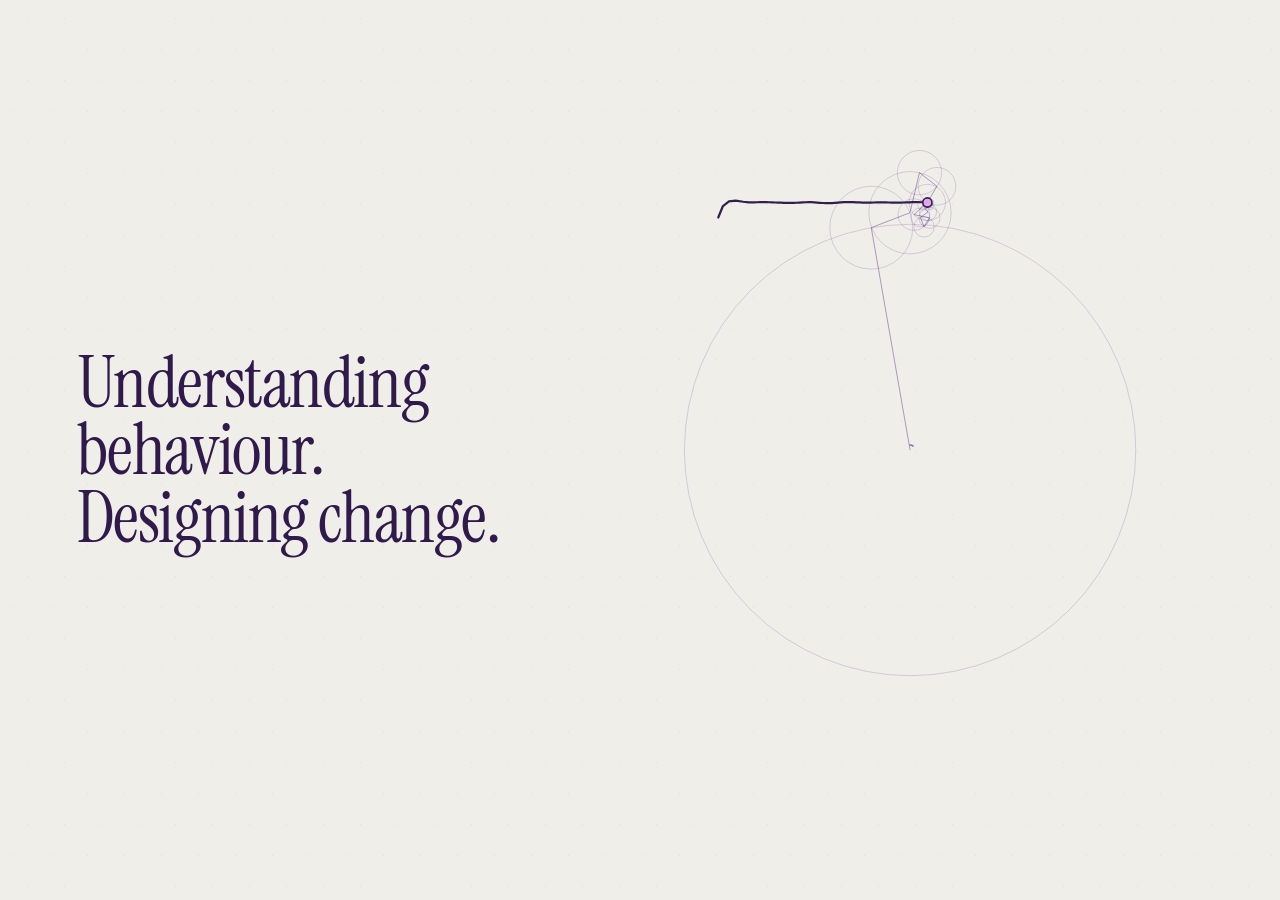
==== hero/epicycle-drawing.html @ 0b51fee4 "Initial commit: Epicycle website" ====
<!doctype html>
<html lang="en">
<head>
<meta charset="utf-8">
<meta name="viewport" content="width=device-width, initial-scale=1, viewport-fit=cover">
<meta name="theme-color" content="#f0eee9">
<link rel="preconnect" href="https://fonts.googleapis.com">
<link rel="preconnect" href="https://fonts.gstatic.com" crossorigin>
<link href="https://fonts.googleapis.com/css2?family=Instrument+Serif&display=swap" rel="stylesheet">
<title>Fourier Epicycle Drawing Machine</title>
<style>
  /* Epicycle brand palette
     --cloud  #f0eee9  Cloud Dancer    primary (85%)  backgrounds
     --deep   #30194b  Deepest Purple  anchor (10%)   headlines, bold data, main trace
     --mid    #401476  Mid-Dark Purple secondary (4%) UI borders, axes, circles
     --lilac  #e2a9f1  Neuro-Lavender  accent (1%)    CTAs and the "noticeable change" point */
  :root {
    --cloud: #f0eee9;
    --deep: #30194b;
    --mid: #401476;
    --lilac: #e2a9f1;

    --paper: var(--cloud);
    --ink: var(--deep);
    --muted: rgba(64,20,118,.72);
    --accent: var(--lilac);
    --line: rgba(48,25,75,.18);
    --panel: rgba(240,238,233,.88);
  }
  * { box-sizing: border-box; }
  html, body {
    width:100%; height:100%; margin:0; overflow:hidden;
    overscroll-behavior:auto;                 /* let scrolling pass through to the page */
    -webkit-tap-highlight-color:transparent;
    -webkit-user-select:none; user-select:none; -webkit-touch-callout:none;
  }
  body {
    color:var(--ink);
    background:var(--paper);
    font-family: ui-serif, Georgia, "Times New Roman", serif;
  }
  canvas { position:fixed; inset:0; width:100%; height:100%; display:block; touch-action:none; }
  .topbar {
    position:fixed; z-index:2; top:0; left:0; right:0;
    display:flex; align-items:flex-start; justify-content:space-between;
    padding:20px 24px; pointer-events:none;
  }
  .brand, .hint {
    pointer-events:auto;
    background:var(--panel); border:1px solid var(--line);
    box-shadow:0 8px 28px rgba(48,25,75,.06);
    backdrop-filter: blur(10px);
  }
  .brand { padding:11px 15px 10px; border-radius:4px; }
  .eyebrow { font:700 9px/1.2 ui-sans-serif,system-ui,sans-serif; letter-spacing:.22em; color:var(--mid); text-transform:uppercase; }
  h1 { margin:4px 0 0; font-size:clamp(18px,2.3vw,25px); font-weight:500; letter-spacing:-.035em; }
  .hint { padding:10px 13px; border-radius:4px; color:var(--muted); font:11px/1.5 ui-sans-serif,system-ui,sans-serif; text-align:right; }
  .hint strong { color:var(--ink); font-weight:650; }
  .controls {
    position:fixed; z-index:3; left:50%; bottom:20px; transform:translateX(-50%);
    display:flex; align-items:center; gap:7px; flex-wrap:wrap; justify-content:center;
    width:max-content; max-width:calc(100vw - 24px);
    padding:9px; border:1px solid var(--line); border-radius:7px;
    background:var(--panel); box-shadow:0 10px 34px rgba(48,25,75,.12);
    backdrop-filter:blur(12px);
    font:11px ui-sans-serif,system-ui,sans-serif;
  }
  button {
    appearance:none; border:1px solid var(--line); border-radius:4px;
    background:transparent; color:var(--ink); padding:9px 12px;
    font:600 11px ui-sans-serif,system-ui,sans-serif; cursor:pointer;
    transition:background .18s,border-color .18s,transform .18s;
  }
  button:hover { background:rgba(226,169,241,.3); border-color:var(--mid); }
  button:active { transform:translateY(1px); }
  button.primary { background:var(--deep); color:var(--cloud); border-color:var(--deep); }
  button.primary:hover { background:var(--mid); }
  .divider { width:1px; height:25px; background:var(--line); margin:0 3px; }
  .count { min-width:78px; text-align:center; color:var(--muted); }
  .count b { color:var(--ink); font-size:13px; }
  .status {
    position:fixed; z-index:2; left:24px; bottom:28px;
    color:var(--muted); font:10px ui-sans-serif,system-ui,sans-serif;
    letter-spacing:.04em; pointer-events:none;
  }
  .status .dot { display:inline-block; width:6px; height:6px; margin-right:7px; border-radius:50%; background:var(--mid); vertical-align:1px; }
  .draw-cursor { position:fixed; z-index:2; right:24px; bottom:30px; color:var(--muted); font:10px ui-sans-serif,system-ui,sans-serif; pointer-events:none; }
  @media (max-width:700px) {
    .topbar { padding:12px; }
    .hint { display:none; }
    .brand { padding:9px 11px; }
    .controls { bottom:10px; gap:5px; padding:7px; }
    button { padding:9px 10px; }
    .status { left:14px; bottom:86px; }
    .draw-cursor { display:none; }
  }
  @media (max-width:390px) {
    .controls { width:calc(100vw - 16px); }
    .count { min-width:62px; }
  }

  /* Minimal gallery layout: no bottom toolbar or bottom overlays. */
  .controls,.status,.draw-cursor { display:none !important; }
  .topbar { padding:max(22px,env(safe-area-inset-top)) max(26px,env(safe-area-inset-right)) 22px max(26px,env(safe-area-inset-left)); }
  .brand { background:rgba(240,238,233,.72); }
  .hint { border:0; box-shadow:none; background:transparent; backdrop-filter:none; }
  @media(max-width:700px) {
    .topbar { padding:max(14px,env(safe-area-inset-top)) max(14px,env(safe-area-inset-right)) 14px max(14px,env(safe-area-inset-left)); }
    .hint { display:block; font-size:9px; padding:4px 0; }
  }

  /* Hero heading: slides in from the left. Deepest Purple on Cloud Dancer (brand headline role). */
  .hero {
    position:fixed; z-index:2; left:0; top:0;
    padding:max(28px,env(safe-area-inset-top)) max(24px,env(safe-area-inset-right)) 0 max(24px,env(safe-area-inset-left));
    pointer-events:none; color:var(--deep);
  }
  .hero-title {
    margin:0; color:var(--deep);
    font-family:"Instrument Serif", ui-serif, Georgia, "Times New Roman", serif;
    font-weight:400; font-size:clamp(34px,10.5vw,64px);
    line-height:.94; letter-spacing:-.02em;
  }
  .hero-title .line {
    display:block; opacity:0; transform:translateX(-72px);
    animation:heroSlide 1.2s cubic-bezier(.22,1,.36,1) forwards;
    animation-delay:calc(.2s + var(--i,0) * .14s);
  }
  @keyframes heroSlide { to { opacity:1; transform:none; } }
  /* Wide screens: heading vertically centred on the left, drawing on the right. */
  @media (min-width:700px) and (min-aspect-ratio:11/10) {
    .hero {
      top:50%; transform:translateY(-50%); max-width:42vw;
      padding:0 0 0 max(clamp(28px,6vw,96px),env(safe-area-inset-left));
    }
    .hero-title { font-size:clamp(40px,5.6vw,104px); }
  }
  @media (prefers-reduced-motion:reduce) {
    .hero-title .line { animation:none; opacity:1; transform:none; }
  }
</style>
</head>
<body>
<canvas id="canvas" aria-label="Interactive Fourier epicycle drawing canvas"></canvas>

<header class="hero" id="hero">
  <h1 class="hero-title">
    <span class="line" style="--i:0">Understanding</span>
    <span class="line" style="--i:1">behaviour.</span>
    <span class="line" style="--i:2">Designing change.</span>
  </h1>
</header>



<div hidden><span id="statusText"></span><span id="countLabel"></span><span id="totalLabel"></span><button id="playBtn"></button><button id="nextBtn"></button><button id="lessBtn"></button><button id="moreBtn"></button><button id="resetBtn"></button></div>

<script>
(() => {
  // Epicycle brand palette (see the CSS comment above for each colour's role).
  const CLOUD = '#f0eee9';   // Cloud Dancer: background (primary)
  const DEEP  = '#30194b';   // Deepest Purple: the drawn trace (anchor)
  const MID   = '#401476';   // Mid-Dark Purple: circles, radius lines, guides (secondary)
  const LILAC = '#e2a9f1';   // Neuro-Lavender: the moving tip, the one "noticeable change" (accent)

  const canvas = document.getElementById('canvas');
  const ctx = canvas.getContext('2d');
  const statusText = document.getElementById('statusText');
  const countLabel = document.getElementById('countLabel');
  const totalLabel = document.getElementById('totalLabel');
  const playBtn = document.getElementById('playBtn');

  const N = 300;
  const TAU = Math.PI * 2;
  let width = 0, height = 0, dpr = 1;
  let center = {x:0,y:0}, fitScale = 1;
  let origin = {x:0,y:0};                      // where the shape's unit-space origin sits on screen
  let bounds = {cx:0, cy:0, w:1, h:1};         // bounding box of the current shape, in shape units
  let pointerId = null, downAt = 0, downPos = null, wasPlaying = true;
  const coarse = !!(window.matchMedia && matchMedia('(pointer: coarse)').matches);
  const DRAW_THRESHOLD = 10;                   // px a finger must travel before a touch counts as drawing
  let coefficients = [];
  let circleCount = 80;
  let trace = [];
  let time = 0;
  let playing = true;
  let drawing = false;
  let liveStroke = [];
  let currentName = 'EPICYCLE MARK';
  let lastInputAt = performance.now();
  let autoIndex = 0;
  let lastFrame = performance.now();
  const cycleSeconds = 11;

  const C = (x=0,y=0) => ({x,y});
  const add = (a,b) => C(a.x+b.x,a.y+b.y);
  const mul = (a,s) => C(a.x*s,a.y*s);
  const magnitude = a => Math.hypot(a.x,a.y);
  const angle = a => Math.atan2(a.y,a.x);

  const hero = document.getElementById('hero');
  const wideMQ = window.matchMedia ? matchMedia('(min-width:700px) and (min-aspect-ratio:11/10)') : null;
  const reduceMotion = !!(window.matchMedia && matchMedia('(prefers-reduced-motion: reduce)').matches);
  let introStart = null;

  function layout() {
    // The heading sits on the left on wide screens, and above the drawing on a phone in portrait.
    // The drawing is fitted into whatever space is left (the "stage"), so no shape runs off-screen.
    const wide = !!(wideMQ && wideMQ.matches);
    let stage;
    if (wide) {
      stage = {x: width*.42, y: 0, w: width*.58, h: height};
    } else {
      const top = hero ? Math.min(hero.offsetTop + hero.offsetHeight + 8, height*.6) : 0;
      stage = {x: 0, y: top, w: width, h: Math.max(height - top, 120)};
    }
    const k = wide ? .55 : .72;                       // share of the stage the shape may fill
    fitScale = Math.min(stage.w*k/bounds.w, stage.h*k/bounds.h);
    center = {x: stage.x + stage.w/2, y: stage.y + stage.h/2};
    origin = {x: center.x - bounds.cx*fitScale, y: center.y - bounds.cy*fitScale};
  }

  function resize() {
    // Read the canvas's own size: mobile browsers change innerHeight as the address bar slides.
    const r = canvas.getBoundingClientRect();
    const w = Math.round(r.width) || window.innerWidth;
    const h = Math.round(r.height) || window.innerHeight;
    const d = Math.max(1, Math.min(coarse ? 2 : 3, window.devicePixelRatio || 1));
    if (w !== width || h !== height || d !== dpr) {
      width = w; height = h; dpr = d;
      canvas.width = Math.round(width*dpr);
      canvas.height = Math.round(height*dpr);
      ctx.setTransform(dpr,0,0,dpr,0,0);
      center = {x:width/2, y:height/2};
    }
    layout();   // the trace is stored in shape units, so it survives resizing and rotation
  }
  window.addEventListener('resize', resize, {passive:true});
  window.addEventListener('orientationchange', resize);
  if (window.ResizeObserver) { const ro = new ResizeObserver(resize); ro.observe(canvas); if (hero) ro.observe(hero); }
  if (document.fonts && document.fonts.ready) document.fonts.ready.then(resize);   // heading height changes once the web font loads
  resize();

  // The opening study is the supplied EPICYCLE symbol: a solid block with two inward arcs.
  function logoShape() {
    const p = [];
    const addLine = (a,b,steps=24) => {
      for(let i=0;i<steps;i++){
        const u=i/steps;
        p.push(C(a.x+(b.x-a.x)*u, a.y+(b.y-a.y)*u));
      }
    };
    const addArc = (cy, steps=52) => {
      // Concave semicircle cut into the right edge, travelling from top to bottom.
      for(let i=0;i<steps;i++){
        const a=-Math.PI/2 + Math.PI*i/steps;
        p.push(C(10.2-5.8*Math.cos(a), cy+5.8*Math.sin(a)));
      }
    };
    addLine(C(-10.2,-13.15), C(10.2,-13.15));
    addLine(C(10.2,-13.15), C(10.2,-12.05), 5);
    addArc(-6.3);
    addLine(C(10.2,-.5), C(10.2,.5), 5);
    addArc(6.3);
    addLine(C(10.2,12.05), C(10.2,13.15), 5);
    addLine(C(10.2,13.15), C(-10.2,13.15));
    addLine(C(-10.2,13.15), C(-10.2,-13.15));
    return resample(p,N);
  }
  // Catmull-Rom interpolation makes hand-built control points into a smooth closed stroke.
  function spline(points, stepsPerSegment=14, closed=true) {
    const out = [];
    const len = points.length;
    for (let i=0;i<(closed?len:len-1);i++) {
      const p0=points[(i-1+len)%len], p1=points[i], p2=points[(i+1)%len], p3=points[(i+2)%len];
      for(let j=0;j<stepsPerSegment;j++) {
        const t=j/stepsPerSegment, t2=t*t, t3=t2*t;
        const x=.5*((2*p1.x)+(-p0.x+p2.x)*t+(2*p0.x-5*p1.x+4*p2.x-p3.x)*t2+(-p0.x+3*p1.x-3*p2.x+p3.x)*t3);
        const y=.5*((2*p1.y)+(-p0.y+p2.y)*t+(2*p0.y-5*p1.y+4*p2.y-p3.y)*t2+(-p0.y+3*p1.y-3*p2.y+p3.y)*t3);
        out.push(C(x,y));
      }
    }
    if (!closed) out.push(points[points.length-1]);
    return out;
  }

  function starShape() {
    const p=[];
    for(let i=0;i<10;i++){
      const a=-Math.PI/2+i*Math.PI/5, r=i%2?8:18;
      p.push(C(Math.cos(a)*r,Math.sin(a)*r));
    }
    return spline(p,18,true);
  }

  function clefShape() {
    // A single flowing treble-clef-like line, approximated with spline anchors.
    const p=[
      C(2,24),C(-5,20),C(-9,11),C(-7,2),C(0,-7),C(9,-13),
      C(10,-21),C(4,-26),C(-2,-23),C(-3,-16),C(2,-11),
      C(9,-8),C(12,-1),C(8,8),C(1,15),C(-5,22),C(-4,29),
      C(2,33),C(8,29),C(8,23),C(4,20),C(0,23),C(0,28)
    ];
    return spline(p,10,false);
  }

  function wordShape() {
    // "hello" as one loose cursive gesture; return along the same stroke to close the path.
    const p=[
      C(-25,5),C(-22,-3),C(-18,-6),C(-16,2),C(-19,8),C(-13,5),
      C(-8,-5),C(-5,-6),C(-7,4),C(-10,9),C(-3,7),C(1,0),
      C(4,-7),C(7,-4),C(5,4),C(2,9),C(9,8),C(14,1),
      C(17,-7),C(20,-6),C(18,3),C(15,9),C(22,7),C(26,1)
    ];
    const forward=spline(p,8,false);
    return forward.concat(forward.slice(0,-1).reverse());
  }

  function resample(points, count=N) {
    // Equal arc-length spacing prevents the Fourier fit from over-weighting slow hand movements.
    const cumulative=[0];
    for(let i=1;i<points.length;i++) cumulative.push(cumulative[i-1]+magnitude(C(points[i].x-points[i-1].x,points[i].y-points[i-1].y)));
    const total=cumulative[cumulative.length-1];
    if (!total) return points.slice(0,count);
    const result=[]; let seg=1;
    for(let i=0;i<count;i++){
      const target=total*i/count;
      while(seg<cumulative.length-1 && cumulative[seg]<target) seg++;
      const a=points[seg-1], b=points[seg], span=cumulative[seg]-cumulative[seg-1];
      const u=span?(target-cumulative[seg-1])/span:0;
      result.push(C(a.x+(b.x-a.x)*u,a.y+(b.y-a.y)*u));
    }
    return result;
  }

  // Direct O(N²) DFT. Each coefficient stores signed frequency, amplitude and phase.
  function dft(points) {
    const result=[];
    for(let k=0;k<points.length;k++){
      let re=0, im=0;
      for(let n=0;n<points.length;n++){
        const a=-TAU*k*n/points.length, p=points[n];
        re += p.x*Math.cos(a)-p.y*Math.sin(a);
        im += p.x*Math.sin(a)+p.y*Math.cos(a);
      }
      re/=points.length; im/=points.length;
      const freq=k<=points.length/2?k:k-points.length;
      result.push({freq, amp:Math.hypot(re,im), phase:Math.atan2(im,re)});
    }
    return result.sort((a,b)=>b.amp-a.amp);
  }

  function loadShape(points, name) {
    const sampled=resample(points,N);
    let minX=Infinity, maxX=-Infinity, minY=Infinity, maxY=-Infinity;
    for(const p of sampled){
      if(p.x<minX) minX=p.x; if(p.x>maxX) maxX=p.x;
      if(p.y<minY) minY=p.y; if(p.y>maxY) maxY=p.y;
    }
    bounds={cx:(minX+maxX)/2, cy:(minY+maxY)/2, w:Math.max(maxX-minX,1), h:Math.max(maxY-minY,1)};
    layout();
    coefficients=dft(sampled);
    circleCount=Math.min(circleCount,coefficients.length);
    time=0; trace=[]; currentName=name;
    lastInputAt=performance.now();
    updateLabels();
  }

  function updateLabels(){
    countLabel.textContent=circleCount;
    totalLabel.textContent=N;
    statusText.textContent=currentName+' · '+N+' SAMPLES';
  }

  function fitPoint(p) { return C(center.x+p.x*fitScale,center.y+p.y*fitScale); }

  function drawBackground() {
    ctx.fillStyle=CLOUD; ctx.fillRect(0,0,width,height);
    // Very subtle grain, drawn as sparse dots rather than an image texture.
    ctx.save(); ctx.globalAlpha=.08; ctx.fillStyle=MID;
    for(let y=18;y<height;y+=31) for(let x=(y%2?13:27);x<width;x+=37) ctx.fillRect(x,y,1,1);
    ctx.restore();
  }

  function drawOriginalGuide() {
    if(!coefficients.length) return;
    // no heavy guide: the moving trace is the artwork
  }

  function drawFrame(now) {
    const dt=Math.min(.04,(now-lastFrame)/1000); lastFrame=now;
    // Drawing eases in from the right just after the heading starts to slide in.
    if(introStart===null) introStart=now;
    const it=reduceMotion?1:Math.min(1,(now-introStart-250)/1400);
    const ie=it<=0?0:1-Math.pow(1-it,3);
    if(playing && !drawing) {
      time += dt/cycleSeconds*TAU;
      if(time>=TAU){
        time=0; trace=[];
      }
    }
    drawBackground();

    if(drawing) {
      if(liveStroke.length>1){
        ctx.beginPath(); ctx.moveTo(liveStroke[0].x,liveStroke[0].y);
        for(let i=1;i<liveStroke.length;i++) ctx.lineTo(liveStroke[i].x,liveStroke[i].y);
        ctx.strokeStyle=MID; ctx.lineWidth=3; ctx.lineCap='round'; ctx.lineJoin='round'; ctx.stroke();
      }
      requestAnimationFrame(drawFrame); return;
    }

    ctx.save();
    ctx.globalAlpha=ie; ctx.translate((1-ie)*56,0);
    // The epicycle maths runs in shape units; the current layout maps them to pixels,
    // so rotating the phone or an address-bar resize never wipes the trace.
    const used=coefficients.slice(0,circleCount);
    let tu=C(0,0), tip=C(origin.x,origin.y);
    for(const ep of used){
      const a=ep.phase+ep.freq*time;
      const nu=C(tu.x+ep.amp*Math.cos(a), tu.y+ep.amp*Math.sin(a));
      const from=tip;
      const to=C(origin.x+nu.x*fitScale, origin.y+nu.y*fitScale);
      const r=ep.amp*fitScale;
      if(r>.35){   // skip sub-pixel circles: invisible, and they cost frames on phones
        // Circles and radius vectors are intentionally faint; the trace remains the focus.
        ctx.beginPath(); ctx.arc(from.x,from.y,r,0,TAU);
        ctx.strokeStyle='rgba(64,20,118,.22)'; ctx.lineWidth=.8; ctx.stroke();
        ctx.beginPath(); ctx.moveTo(from.x,from.y); ctx.lineTo(to.x,to.y);
        ctx.strokeStyle='rgba(64,20,118,.4)'; ctx.lineWidth=1; ctx.stroke();
      }
      tu=nu; tip=to;
    }
    trace.push(tu);
    if(trace.length>1800) trace.shift();

    if(trace.length>1){
      ctx.beginPath(); ctx.moveTo(origin.x+trace[0].x*fitScale, origin.y+trace[0].y*fitScale);
      for(let i=1;i<trace.length;i++) ctx.lineTo(origin.x+trace[i].x*fitScale, origin.y+trace[i].y*fitScale);
      ctx.strokeStyle=DEEP;
      ctx.lineWidth=2.2; ctx.lineCap='round'; ctx.lineJoin='round'; ctx.stroke();
    }
    // Mark the current endpoint: lavender dot with a deep-purple ring so it reads on the light background.
    ctx.beginPath(); ctx.arc(tip.x,tip.y,4.6,0,TAU);
    ctx.fillStyle=LILAC; ctx.fill();
    ctx.strokeStyle=DEEP; ctx.lineWidth=1.6; ctx.stroke();

    // Gentle progress arc around the cycle.
    ctx.beginPath(); ctx.arc(center.x,center.y,5,-Math.PI/2,-Math.PI/2+time);
    ctx.strokeStyle='rgba(64,20,118,.6)'; ctx.lineWidth=1.5; ctx.stroke();
    ctx.restore();

    requestAnimationFrame(drawFrame);
  }

  function pointerPos(e) {
    const r=canvas.getBoundingClientRect();
    return C(e.clientX-r.left,e.clientY-r.top);
  }
  // Scrolling over the canvas: hand the wheel to the parent page so it can scroll
  addEventListener('wheel',e=>{
    if(window.parent!==window) parent.postMessage({type:'hero-wheel',deltaY:e.deltaY},'*');
  },{passive:true});

  canvas.addEventListener('pointerdown',e=>{
    if(!e.isPrimary || pointerId!==null) return;   // ignore a second finger
    pointerId=e.pointerId; downAt=performance.now();
    downPos=pointerPos(e); liveStroke=[downPos];
    try { canvas.setPointerCapture(e.pointerId); } catch(_) {}
    lastInputAt=downAt;
  });
  canvas.addEventListener('pointermove',e=>{
    if(e.pointerId!==pointerId) return;
    // Coalesced events give smooth strokes on touch screens that report faster than the frame rate.
    const evs=(e.getCoalescedEvents && e.getCoalescedEvents()) || [];
    for(const ev of (evs.length?evs:[e])){
      const p=pointerPos(ev), last=liveStroke[liveStroke.length-1];
      if(!last || magnitude(C(p.x-last.x,p.y-last.y))>2) liveStroke.push(p);
    }
    // A tap must not interrupt the animation: drawing only starts once the finger has really moved.
    const lastPt=liveStroke[liveStroke.length-1];
    if(!drawing && magnitude(C(lastPt.x-downPos.x,lastPt.y-downPos.y))>DRAW_THRESHOLD){
      drawing=true; wasPlaying=playing; playing=false;
      playBtn.textContent='▶ Play';
    }
  });
  function finishStroke(e){
    if(e.pointerId!==pointerId) return;
    pointerId=null;
    const wasDrawing=drawing;
    drawing=false;
    if(wasDrawing && liveStroke.length>8){
      // Center and scale the user's gesture into the same normalized drawing space.
      const xs=liveStroke.map(p=>p.x), ys=liveStroke.map(p=>p.y);
      const minX=Math.min(...xs), maxX=Math.max(...xs), minY=Math.min(...ys), maxY=Math.max(...ys);
      const midX=(minX+maxX)/2, midY=(minY+maxY)/2;
      const size=Math.max(maxX-minX,maxY-minY)||1;
      const normalized=liveStroke.map(p=>C((p.x-midX)/size*44,(p.y-midY)/size*44));
      // Close an open gesture by connecting its end back to its start.
      normalized.push(normalized[0]);
      loadShape(normalized,'YOUR DRAWING');
      playing=true; playBtn.textContent='Ⅱ Pause';
    } else if(wasDrawing){
      // Stroke too short to use: carry on as before.
      playing=wasPlaying; playBtn.textContent=playing?'Ⅱ Pause':'▶ Play';
    } else if(e.type==='pointerup' && e.pointerType==='touch' && performance.now()-downAt<400){
      // A quick tap on a touch screen moves to the next study (the keyboard's N key).
      advanceStudy();
    }
    liveStroke=[];
  }
  canvas.addEventListener('pointerup',finishStroke);
  canvas.addEventListener('pointercancel',finishStroke);

  function changeCount(multiplier) {
    circleCount=Math.max(4,Math.min(N,Math.round(circleCount*multiplier/2)*2));
    updateLabels(); lastInputAt=performance.now();
  }
  document.getElementById('lessBtn').addEventListener('click',()=>changeCount(.5));
  document.getElementById('moreBtn').addEventListener('click',()=>changeCount(2));
  document.getElementById('resetBtn').addEventListener('click',()=>{
    circleCount=80; loadShape(logoShape(),'EPICYCLE MARK'); playing=true; playBtn.textContent='Ⅱ Pause';
  });
  const advanceStudy = () => {
    const shapes=[
      {name:'STAR STUDY',points:starShape()},
      {name:'TREBLE CLEF STUDY',points:clefShape()},
      {name:'CURSIVE WORD STUDY',points:wordShape()},
      {name:'EPICYCLE MARK',points:logoShape()}
    ];
    autoIndex=(autoIndex+1)%shapes.length;
    loadShape(shapes[autoIndex].points,shapes[autoIndex].name);
    playing=true; playBtn.textContent='Ⅱ Pause';
  };
  document.getElementById('nextBtn').addEventListener('click', advanceStudy);
  playBtn.addEventListener('click',()=>{
    playing=!playing; playBtn.textContent=playing?'Ⅱ Pause':'▶ Play';
    lastInputAt=performance.now();
  });

  window.addEventListener('keydown',e=>{
    if(e.key.toLowerCase()==='n'){advanceStudy();}
    if(e.key==='ArrowLeft'){e.preventDefault();changeCount(.5);}
    if(e.key==='ArrowRight'){e.preventDefault();changeCount(2);}
    if(e.code==='Space' && !['INPUT','TEXTAREA'].includes(document.activeElement.tagName)){
      e.preventDefault(); playBtn.click();
    }
  });


  loadShape(logoShape(),'EPICYCLE MARK');
  requestAnimationFrame(drawFrame);
})();
</script>
</body>
</html>
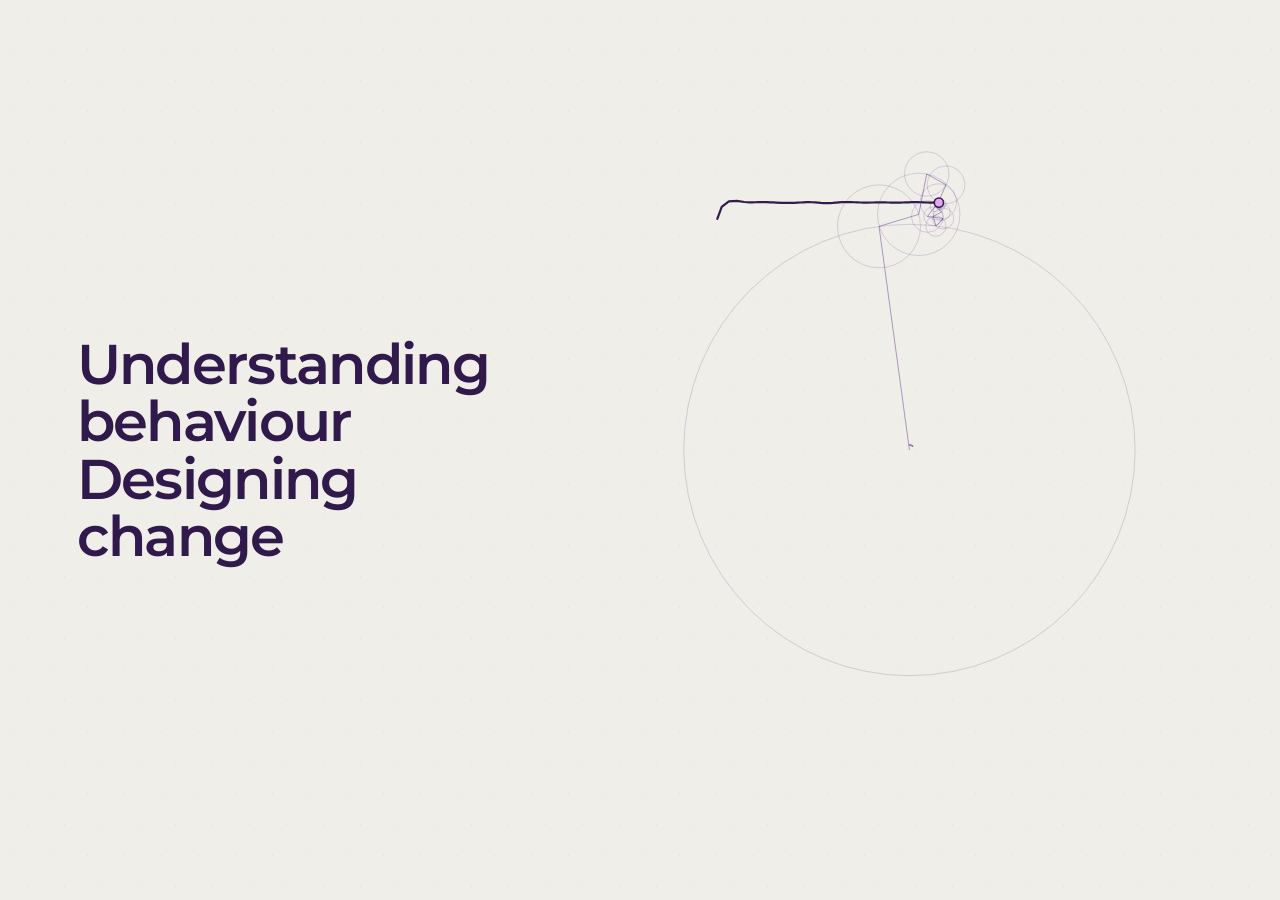
==== commit c9e42b18: "Update epicycle-drawing.html" ====
--- a/hero/epicycle-drawing.html
+++ b/hero/epicycle-drawing.html
@@ -6,7 +6,6 @@
 <meta name="theme-color" content="#f0eee9">
 <link rel="preconnect" href="https://fonts.googleapis.com">
 <link rel="preconnect" href="https://fonts.gstatic.com" crossorigin>
-<link href="https://fonts.googleapis.com/css2?family=Instrument+Serif&display=swap" rel="stylesheet">
 <title>Fourier Epicycle Drawing Machine</title>
 <style>
   /* Epicycle brand palette
@@ -37,9 +36,9 @@
   body {
     color:var(--ink);
     background:var(--paper);
-    font-family: ui-serif, Georgia, "Times New Roman", serif;
-  }
-  canvas { position:fixed; inset:0; width:100%; height:100%; display:block; touch-action:none; }
+    font-family:"Proxima Nova","Montserrat",system-ui,sans-serif;
+  }
+  canvas { position:fixed; inset:0; width:100%; height:100%; display:block; touch-action:pan-y; }
   .topbar {
     position:fixed; z-index:2; top:0; left:0; right:0;
     display:flex; align-items:flex-start; justify-content:space-between;
@@ -52,9 +51,9 @@
     backdrop-filter: blur(10px);
   }
   .brand { padding:11px 15px 10px; border-radius:4px; }
-  .eyebrow { font:700 9px/1.2 ui-sans-serif,system-ui,sans-serif; letter-spacing:.22em; color:var(--mid); text-transform:uppercase; }
+  .eyebrow { font:700 9px/1.2 "Proxima Nova","Montserrat",system-ui,sans-serif; letter-spacing:.22em; color:var(--mid); text-transform:uppercase; }
   h1 { margin:4px 0 0; font-size:clamp(18px,2.3vw,25px); font-weight:500; letter-spacing:-.035em; }
-  .hint { padding:10px 13px; border-radius:4px; color:var(--muted); font:11px/1.5 ui-sans-serif,system-ui,sans-serif; text-align:right; }
+  .hint { padding:10px 13px; border-radius:4px; color:var(--muted); font:11px/1.5 "Proxima Nova","Montserrat",system-ui,sans-serif; text-align:right; }
   .hint strong { color:var(--ink); font-weight:650; }
   .controls {
     position:fixed; z-index:3; left:50%; bottom:20px; transform:translateX(-50%);
@@ -63,12 +62,12 @@
     padding:9px; border:1px solid var(--line); border-radius:7px;
     background:var(--panel); box-shadow:0 10px 34px rgba(48,25,75,.12);
     backdrop-filter:blur(12px);
-    font:11px ui-sans-serif,system-ui,sans-serif;
+    font:11px "Proxima Nova","Montserrat",system-ui,sans-serif;
   }
   button {
     appearance:none; border:1px solid var(--line); border-radius:4px;
     background:transparent; color:var(--ink); padding:9px 12px;
-    font:600 11px ui-sans-serif,system-ui,sans-serif; cursor:pointer;
+    font:600 11px "Proxima Nova","Montserrat",system-ui,sans-serif; cursor:pointer;
     transition:background .18s,border-color .18s,transform .18s;
   }
   button:hover { background:rgba(226,169,241,.3); border-color:var(--mid); }
@@ -80,11 +79,11 @@
   .count b { color:var(--ink); font-size:13px; }
   .status {
     position:fixed; z-index:2; left:24px; bottom:28px;
-    color:var(--muted); font:10px ui-sans-serif,system-ui,sans-serif;
+    color:var(--muted); font:10px "Proxima Nova","Montserrat",system-ui,sans-serif;
     letter-spacing:.04em; pointer-events:none;
   }
   .status .dot { display:inline-block; width:6px; height:6px; margin-right:7px; border-radius:50%; background:var(--mid); vertical-align:1px; }
-  .draw-cursor { position:fixed; z-index:2; right:24px; bottom:30px; color:var(--muted); font:10px ui-sans-serif,system-ui,sans-serif; pointer-events:none; }
+  .draw-cursor { position:fixed; z-index:2; right:24px; bottom:30px; color:var(--muted); font:10px "Proxima Nova","Montserrat",system-ui,sans-serif; pointer-events:none; }
   @media (max-width:700px) {
     .topbar { padding:12px; }
     .hint { display:none; }
@@ -117,9 +116,9 @@
   }
   .hero-title {
     margin:0; color:var(--deep);
-    font-family:"Instrument Serif", ui-serif, Georgia, "Times New Roman", serif;
-    font-weight:400; font-size:clamp(34px,10.5vw,64px);
-    line-height:.94; letter-spacing:-.02em;
+    font-family:"Proxima Nova","Montserrat",system-ui,sans-serif;
+    font-weight:600; font-size:clamp(28px,8.6vw,54px);
+    line-height:1.02; letter-spacing:-.03em;
   }
   .hero-title .line {
     display:block; opacity:0; transform:translateX(-72px);
@@ -133,12 +132,13 @@
       top:50%; transform:translateY(-50%); max-width:42vw;
       padding:0 0 0 max(clamp(28px,6vw,96px),env(safe-area-inset-left));
     }
-    .hero-title { font-size:clamp(40px,5.6vw,104px); }
+    .hero-title { font-size:clamp(34px,4.4vw,84px); }
   }
   @media (prefers-reduced-motion:reduce) {
     .hero-title .line { animation:none; opacity:1; transform:none; }
   }
 </style>
+<link href="https://fonts.googleapis.com/css2?family=Montserrat:wght@400;600;700&display=swap" rel="stylesheet">
 </head>
 <body>
 <canvas id="canvas" aria-label="Interactive Fourier epicycle drawing canvas"></canvas>
@@ -146,8 +146,8 @@
 <header class="hero" id="hero">
   <h1 class="hero-title">
     <span class="line" style="--i:0">Understanding</span>
-    <span class="line" style="--i:1">behaviour.</span>
-    <span class="line" style="--i:2">Designing change.</span>
+    <span class="line" style="--i:1">behaviour</span>
+    <span class="line" style="--i:2">Designing change</span>
   </h1>
 </header>
 
@@ -510,7 +510,11 @@
     liveStroke=[];
   }
   canvas.addEventListener('pointerup',finishStroke);
-  canvas.addEventListener('pointercancel',finishStroke);
+  canvas.addEventListener('pointercancel',e=>{
+    if(e.pointerId!==pointerId) return;
+    pointerId=null; liveStroke=[];
+    if(drawing){ drawing=false; playing=wasPlaying; playBtn.textContent=playing?'Ⅱ Pause':'▶ Play'; }
+  });
 
   function changeCount(multiplier) {
     circleCount=Math.max(4,Math.min(N,Math.round(circleCount*multiplier/2)*2));
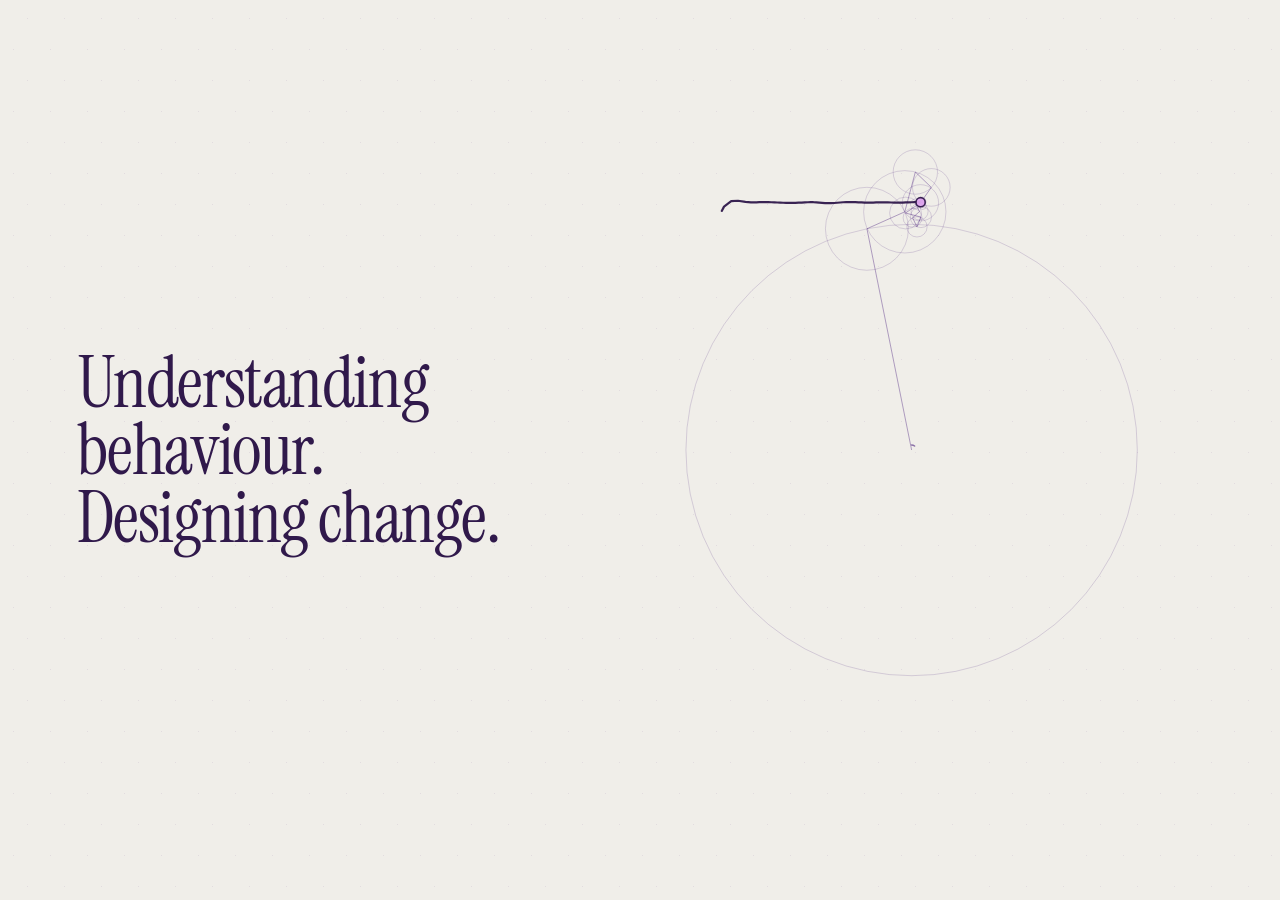
==== commit 3cd395d5: "Update epicycle-drawing.html" ====
--- a/hero/epicycle-drawing.html
+++ b/hero/epicycle-drawing.html
@@ -6,6 +6,7 @@
 <meta name="theme-color" content="#f0eee9">
 <link rel="preconnect" href="https://fonts.googleapis.com">
 <link rel="preconnect" href="https://fonts.gstatic.com" crossorigin>
+<link href="https://fonts.googleapis.com/css2?family=Instrument+Serif&display=swap" rel="stylesheet">
 <title>Fourier Epicycle Drawing Machine</title>
 <style>
   /* Epicycle brand palette
@@ -36,9 +37,9 @@
   body {
     color:var(--ink);
     background:var(--paper);
-    font-family:"Proxima Nova","Montserrat",system-ui,sans-serif;
-  }
-  canvas { position:fixed; inset:0; width:100%; height:100%; display:block; touch-action:pan-y; }
+    font-family: ui-serif, Georgia, "Times New Roman", serif;
+  }
+  canvas { position:fixed; inset:0; width:100%; height:100%; display:block; touch-action:none; }
   .topbar {
     position:fixed; z-index:2; top:0; left:0; right:0;
     display:flex; align-items:flex-start; justify-content:space-between;
@@ -51,9 +52,9 @@
     backdrop-filter: blur(10px);
   }
   .brand { padding:11px 15px 10px; border-radius:4px; }
-  .eyebrow { font:700 9px/1.2 "Proxima Nova","Montserrat",system-ui,sans-serif; letter-spacing:.22em; color:var(--mid); text-transform:uppercase; }
+  .eyebrow { font:700 9px/1.2 ui-sans-serif,system-ui,sans-serif; letter-spacing:.22em; color:var(--mid); text-transform:uppercase; }
   h1 { margin:4px 0 0; font-size:clamp(18px,2.3vw,25px); font-weight:500; letter-spacing:-.035em; }
-  .hint { padding:10px 13px; border-radius:4px; color:var(--muted); font:11px/1.5 "Proxima Nova","Montserrat",system-ui,sans-serif; text-align:right; }
+  .hint { padding:10px 13px; border-radius:4px; color:var(--muted); font:11px/1.5 ui-sans-serif,system-ui,sans-serif; text-align:right; }
   .hint strong { color:var(--ink); font-weight:650; }
   .controls {
     position:fixed; z-index:3; left:50%; bottom:20px; transform:translateX(-50%);
@@ -62,12 +63,12 @@
     padding:9px; border:1px solid var(--line); border-radius:7px;
     background:var(--panel); box-shadow:0 10px 34px rgba(48,25,75,.12);
     backdrop-filter:blur(12px);
-    font:11px "Proxima Nova","Montserrat",system-ui,sans-serif;
+    font:11px ui-sans-serif,system-ui,sans-serif;
   }
   button {
     appearance:none; border:1px solid var(--line); border-radius:4px;
     background:transparent; color:var(--ink); padding:9px 12px;
-    font:600 11px "Proxima Nova","Montserrat",system-ui,sans-serif; cursor:pointer;
+    font:600 11px ui-sans-serif,system-ui,sans-serif; cursor:pointer;
     transition:background .18s,border-color .18s,transform .18s;
   }
   button:hover { background:rgba(226,169,241,.3); border-color:var(--mid); }
@@ -79,11 +80,11 @@
   .count b { color:var(--ink); font-size:13px; }
   .status {
     position:fixed; z-index:2; left:24px; bottom:28px;
-    color:var(--muted); font:10px "Proxima Nova","Montserrat",system-ui,sans-serif;
+    color:var(--muted); font:10px ui-sans-serif,system-ui,sans-serif;
     letter-spacing:.04em; pointer-events:none;
   }
   .status .dot { display:inline-block; width:6px; height:6px; margin-right:7px; border-radius:50%; background:var(--mid); vertical-align:1px; }
-  .draw-cursor { position:fixed; z-index:2; right:24px; bottom:30px; color:var(--muted); font:10px "Proxima Nova","Montserrat",system-ui,sans-serif; pointer-events:none; }
+  .draw-cursor { position:fixed; z-index:2; right:24px; bottom:30px; color:var(--muted); font:10px ui-sans-serif,system-ui,sans-serif; pointer-events:none; }
   @media (max-width:700px) {
     .topbar { padding:12px; }
     .hint { display:none; }
@@ -116,9 +117,9 @@
   }
   .hero-title {
     margin:0; color:var(--deep);
-    font-family:"Proxima Nova","Montserrat",system-ui,sans-serif;
-    font-weight:600; font-size:clamp(28px,8.6vw,54px);
-    line-height:1.02; letter-spacing:-.03em;
+    font-family:"Instrument Serif", ui-serif, Georgia, "Times New Roman", serif;
+    font-weight:400; font-size:clamp(34px,10.5vw,64px);
+    line-height:.94; letter-spacing:-.02em;
   }
   .hero-title .line {
     display:block; opacity:0; transform:translateX(-72px);
@@ -132,13 +133,12 @@
       top:50%; transform:translateY(-50%); max-width:42vw;
       padding:0 0 0 max(clamp(28px,6vw,96px),env(safe-area-inset-left));
     }
-    .hero-title { font-size:clamp(34px,4.4vw,84px); }
+    .hero-title { font-size:clamp(40px,5.6vw,104px); }
   }
   @media (prefers-reduced-motion:reduce) {
     .hero-title .line { animation:none; opacity:1; transform:none; }
   }
 </style>
-<link href="https://fonts.googleapis.com/css2?family=Montserrat:wght@400;600;700&display=swap" rel="stylesheet">
 </head>
 <body>
 <canvas id="canvas" aria-label="Interactive Fourier epicycle drawing canvas"></canvas>
@@ -146,8 +146,8 @@
 <header class="hero" id="hero">
   <h1 class="hero-title">
     <span class="line" style="--i:0">Understanding</span>
-    <span class="line" style="--i:1">behaviour</span>
-    <span class="line" style="--i:2">Designing change</span>
+    <span class="line" style="--i:1">behaviour.</span>
+    <span class="line" style="--i:2">Designing change.</span>
   </h1>
 </header>
 
@@ -510,11 +510,7 @@
     liveStroke=[];
   }
   canvas.addEventListener('pointerup',finishStroke);
-  canvas.addEventListener('pointercancel',e=>{
-    if(e.pointerId!==pointerId) return;
-    pointerId=null; liveStroke=[];
-    if(drawing){ drawing=false; playing=wasPlaying; playBtn.textContent=playing?'Ⅱ Pause':'▶ Play'; }
-  });
+  canvas.addEventListener('pointercancel',finishStroke);
 
   function changeCount(multiplier) {
     circleCount=Math.max(4,Math.min(N,Math.round(circleCount*multiplier/2)*2));
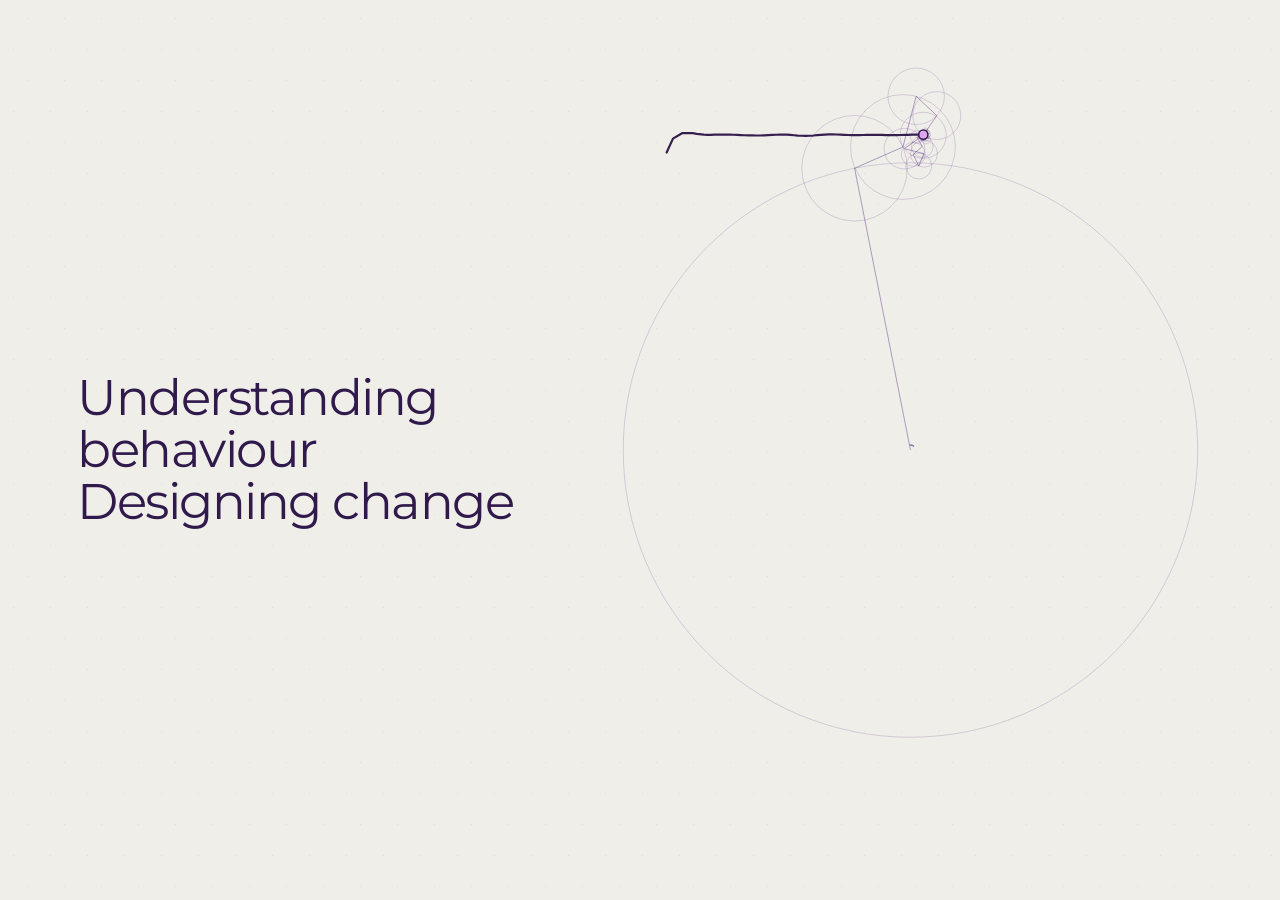
==== commit db36b7c0: "Update fonts and styles in epicycle-drawing.html" ====
--- a/hero/epicycle-drawing.html
+++ b/hero/epicycle-drawing.html
@@ -6,9 +6,11 @@
 <meta name="theme-color" content="#f0eee9">
 <link rel="preconnect" href="https://fonts.googleapis.com">
 <link rel="preconnect" href="https://fonts.gstatic.com" crossorigin>
-<link href="https://fonts.googleapis.com/css2?family=Instrument+Serif&display=swap" rel="stylesheet">
+<link href="https://fonts.googleapis.com/css2?family=Montserrat:wght@400;500;700&display=swap" rel="stylesheet">
 <title>Fourier Epicycle Drawing Machine</title>
 <style>
+  @font-face { font-family:"Proxima Nova"; font-weight:400; font-style:normal; font-display:swap; src:local("Proxima Nova"), url("../assets/fonts/ProximaNova-Regular.woff2") format("woff2"); }
+  @font-face { font-family:"Proxima Nova"; font-weight:700; font-style:normal; font-display:swap; src:local("Proxima Nova Bold"), url("../assets/fonts/ProximaNova-Bold.woff2") format("woff2"); }
   /* Epicycle brand palette
      --cloud  #f0eee9  Cloud Dancer    primary (85%)  backgrounds
      --deep   #30194b  Deepest Purple  anchor (10%)   headlines, bold data, main trace
@@ -37,9 +39,9 @@
   body {
     color:var(--ink);
     background:var(--paper);
-    font-family: ui-serif, Georgia, "Times New Roman", serif;
-  }
-  canvas { position:fixed; inset:0; width:100%; height:100%; display:block; touch-action:none; }
+    font-family:"Proxima Nova","Montserrat",system-ui,sans-serif;
+  }
+  canvas { position:fixed; inset:0; width:100%; height:100%; display:block; touch-action:pan-y; }
   .topbar {
     position:fixed; z-index:2; top:0; left:0; right:0;
     display:flex; align-items:flex-start; justify-content:space-between;
@@ -52,9 +54,9 @@
     backdrop-filter: blur(10px);
   }
   .brand { padding:11px 15px 10px; border-radius:4px; }
-  .eyebrow { font:700 9px/1.2 ui-sans-serif,system-ui,sans-serif; letter-spacing:.22em; color:var(--mid); text-transform:uppercase; }
+  .eyebrow { font:700 9px/1.2 "Proxima Nova","Montserrat",system-ui,sans-serif; letter-spacing:.22em; color:var(--mid); text-transform:uppercase; }
   h1 { margin:4px 0 0; font-size:clamp(18px,2.3vw,25px); font-weight:500; letter-spacing:-.035em; }
-  .hint { padding:10px 13px; border-radius:4px; color:var(--muted); font:11px/1.5 ui-sans-serif,system-ui,sans-serif; text-align:right; }
+  .hint { padding:10px 13px; border-radius:4px; color:var(--muted); font:11px/1.5 "Proxima Nova","Montserrat",system-ui,sans-serif; text-align:right; }
   .hint strong { color:var(--ink); font-weight:650; }
   .controls {
     position:fixed; z-index:3; left:50%; bottom:20px; transform:translateX(-50%);
@@ -63,12 +65,12 @@
     padding:9px; border:1px solid var(--line); border-radius:7px;
     background:var(--panel); box-shadow:0 10px 34px rgba(48,25,75,.12);
     backdrop-filter:blur(12px);
-    font:11px ui-sans-serif,system-ui,sans-serif;
+    font:11px "Proxima Nova","Montserrat",system-ui,sans-serif;
   }
   button {
     appearance:none; border:1px solid var(--line); border-radius:4px;
     background:transparent; color:var(--ink); padding:9px 12px;
-    font:600 11px ui-sans-serif,system-ui,sans-serif; cursor:pointer;
+    font:600 11px "Proxima Nova","Montserrat",system-ui,sans-serif; cursor:pointer;
     transition:background .18s,border-color .18s,transform .18s;
   }
   button:hover { background:rgba(226,169,241,.3); border-color:var(--mid); }
@@ -80,11 +82,11 @@
   .count b { color:var(--ink); font-size:13px; }
   .status {
     position:fixed; z-index:2; left:24px; bottom:28px;
-    color:var(--muted); font:10px ui-sans-serif,system-ui,sans-serif;
+    color:var(--muted); font:10px "Proxima Nova","Montserrat",system-ui,sans-serif;
     letter-spacing:.04em; pointer-events:none;
   }
   .status .dot { display:inline-block; width:6px; height:6px; margin-right:7px; border-radius:50%; background:var(--mid); vertical-align:1px; }
-  .draw-cursor { position:fixed; z-index:2; right:24px; bottom:30px; color:var(--muted); font:10px ui-sans-serif,system-ui,sans-serif; pointer-events:none; }
+  .draw-cursor { position:fixed; z-index:2; right:24px; bottom:30px; color:var(--muted); font:10px "Proxima Nova","Montserrat",system-ui,sans-serif; pointer-events:none; }
   @media (max-width:700px) {
     .topbar { padding:12px; }
     .hint { display:none; }
@@ -112,31 +114,28 @@
   /* Hero heading: slides in from the left. Deepest Purple on Cloud Dancer (brand headline role). */
   .hero {
     position:fixed; z-index:2; left:0; top:0;
-    padding:max(28px,env(safe-area-inset-top)) max(24px,env(safe-area-inset-right)) 0 max(24px,env(safe-area-inset-left));
+    padding:max(96px,env(safe-area-inset-top)) max(6vw,env(safe-area-inset-right)) 0 max(6vw,env(safe-area-inset-left));
     pointer-events:none; color:var(--deep);
   }
   .hero-title {
     margin:0; color:var(--deep);
-    font-family:"Instrument Serif", ui-serif, Georgia, "Times New Roman", serif;
-    font-weight:400; font-size:clamp(34px,10.5vw,64px);
-    line-height:.94; letter-spacing:-.02em;
+    font-family:"Proxima Nova","Montserrat",system-ui,sans-serif;
+    font-weight:400; font-size:clamp(30px,9vw,58px);
+    line-height:1.04; letter-spacing:-.03em;
   }
   .hero-title .line {
-    display:block; opacity:0; transform:translateX(-72px);
-    animation:heroSlide 1.2s cubic-bezier(.22,1,.36,1) forwards;
-    animation-delay:calc(.2s + var(--i,0) * .14s);
-  }
-  @keyframes heroSlide { to { opacity:1; transform:none; } }
+    display:block; opacity:0; transform:translateX(-72px); will-change:transform,opacity;
+  }
   /* Wide screens: heading vertically centred on the left, drawing on the right. */
   @media (min-width:700px) and (min-aspect-ratio:11/10) {
     .hero {
       top:50%; transform:translateY(-50%); max-width:42vw;
-      padding:0 0 0 max(clamp(28px,6vw,96px),env(safe-area-inset-left));
-    }
-    .hero-title { font-size:clamp(40px,5.6vw,104px); }
+      padding:0 0 0 max(6vw,env(safe-area-inset-left));
+    }
+    .hero-title { font-size:clamp(32px,3.9vw,78px); }
   }
   @media (prefers-reduced-motion:reduce) {
-    .hero-title .line { animation:none; opacity:1; transform:none; }
+    .hero-title .line { transform:none !important; }
   }
 </style>
 </head>
@@ -146,8 +145,8 @@
 <header class="hero" id="hero">
   <h1 class="hero-title">
     <span class="line" style="--i:0">Understanding</span>
-    <span class="line" style="--i:1">behaviour.</span>
-    <span class="line" style="--i:2">Designing change.</span>
+    <span class="line" style="--i:1">behaviour</span>
+    <span class="line" style="--i:2">Designing change</span>
   </h1>
 </header>
 
@@ -203,18 +202,34 @@
   const reduceMotion = !!(window.matchMedia && matchMedia('(prefers-reduced-motion: reduce)').matches);
   let introStart = null;
 
+  // Scroll progress of the hero (0 = top of the page, 1 = heading fully shown).
+  // heroP is the target sent by the page; heroShown follows it smoothly.
+  let heroP = (window.parent === window) ? 1 : 0;
+  let heroShown = heroP;
+  const lerp = (a, b, t) => a + (b - a) * t;
+
   function layout() {
-    // The heading sits on the left on wide screens, and above the drawing on a phone in portrait.
-    // The drawing is fitted into whatever space is left (the "stage"), so no shape runs off-screen.
+    // START (top of the page): the drawing is big, alone, in the centre of the screen.
+    // END (scrolled): it shrinks and moves to the right (wide screens) or below the heading (phones).
     const wide = !!(wideMQ && wideMQ.matches);
-    let stage;
+    const t = heroShown * heroShown * (3 - 2 * heroShown);          // smooth ease in/out
+
+    const start = {x: 0, y: 0, w: width, h: height};
+    let end;
     if (wide) {
-      stage = {x: width*.42, y: 0, w: width*.58, h: height};
+      end = {x: width*.42, y: 0, w: width*.58, h: height};
     } else {
       const top = hero ? Math.min(hero.offsetTop + hero.offsetHeight + 8, height*.6) : 0;
-      stage = {x: 0, y: top, w: width, h: Math.max(height - top, 120)};
-    }
-    const k = wide ? .55 : .72;                       // share of the stage the shape may fill
+      end = {x: 0, y: top, w: width, h: Math.max(height - top, 120)};
+    }
+    const stage = {
+      x: lerp(start.x, end.x, t), y: lerp(start.y, end.y, t),
+      w: lerp(start.w, end.w, t), h: lerp(start.h, end.h, t)
+    };
+    const kStart = wide ? .86 : .76;                   // share of the screen the shape fills at the start
+    const kEnd   = wide ? .7  : .6;                   // share of its stage once scrolled
+    const k = lerp(kStart, kEnd, t);
+
     fitScale = Math.min(stage.w*k/bounds.w, stage.h*k/bounds.h);
     center = {x: stage.x + stage.w/2, y: stage.y + stage.h/2};
     origin = {x: center.x - bounds.cx*fitScale, y: center.y - bounds.cy*fitScale};
@@ -389,6 +404,11 @@
 
   function drawFrame(now) {
     const dt=Math.min(.04,(now-lastFrame)/1000); lastFrame=now;
+    // Follow the scroll progress smoothly: the drawing shrinks and glides to the right
+    if(heroShown!==heroP){
+      heroShown=(reduceMotion||Math.abs(heroP-heroShown)<.0004)?heroP:heroShown+(heroP-heroShown)*Math.min(1,dt*10);
+      layout();
+    }
     // Drawing eases in from the right just after the heading starts to slide in.
     if(introStart===null) introStart=now;
     const it=reduceMotion?1:Math.min(1,(now-introStart-250)/1400);
@@ -510,7 +530,29 @@
     liveStroke=[];
   }
   canvas.addEventListener('pointerup',finishStroke);
-  canvas.addEventListener('pointercancel',finishStroke);
+  // The browser took the gesture to scroll the page: drop the stroke, never turn it into a drawing
+  canvas.addEventListener('pointercancel',e=>{
+    if(e.pointerId!==pointerId) return;
+    pointerId=null; liveStroke=[];
+    if(drawing){ drawing=false; playing=wasPlaying; playBtn.textContent=playing?'Ⅱ Pause':'▶ Play'; }
+  });
+
+  // Heading reveal: the parent page sends scroll progress (0 → 1) while the hero is pinned
+  const heroLines=[...document.querySelectorAll('.hero-title .line')];
+  const calmMotion=matchMedia('(prefers-reduced-motion:reduce)').matches;
+  function setHeroProgress(p){
+    heroP=Math.min(1,Math.max(0,p));
+    heroLines.forEach((line,i)=>{
+      let q=Math.min(1,Math.max(0,(p*1.35-i*.22)/.6));
+      if(calmMotion) q=p>.05?1:0;
+      line.style.opacity=q;
+      line.style.transform=calmMotion?'none':'translateX('+((1-q)*-72)+'px)';
+    });
+  }
+  addEventListener('message',e=>{
+    if(e.data && e.data.type==='hero-progress') setHeroProgress(+e.data.progress||0);
+  });
+  if(window.parent===window) setHeroProgress(1);   // opened on its own: show everything
 
   function changeCount(multiplier) {
     circleCount=Math.max(4,Math.min(N,Math.round(circleCount*multiplier/2)*2));
